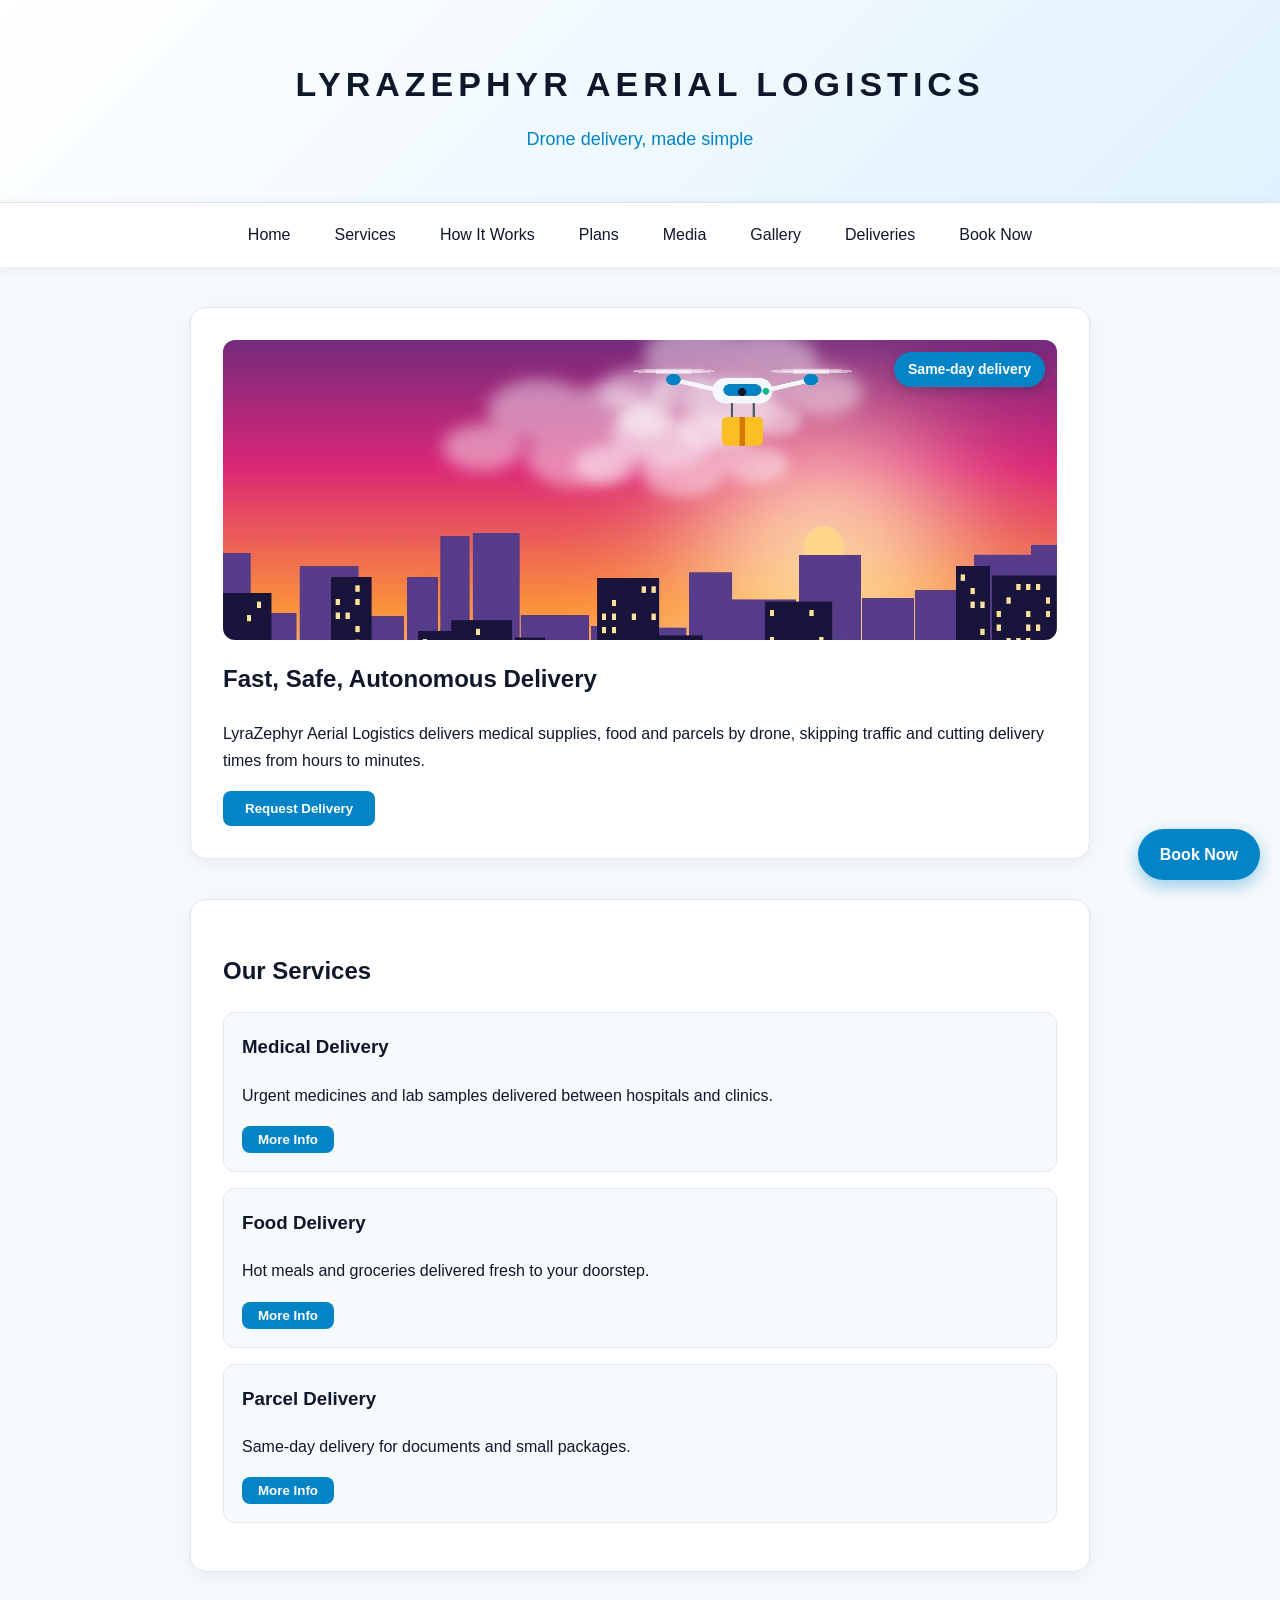
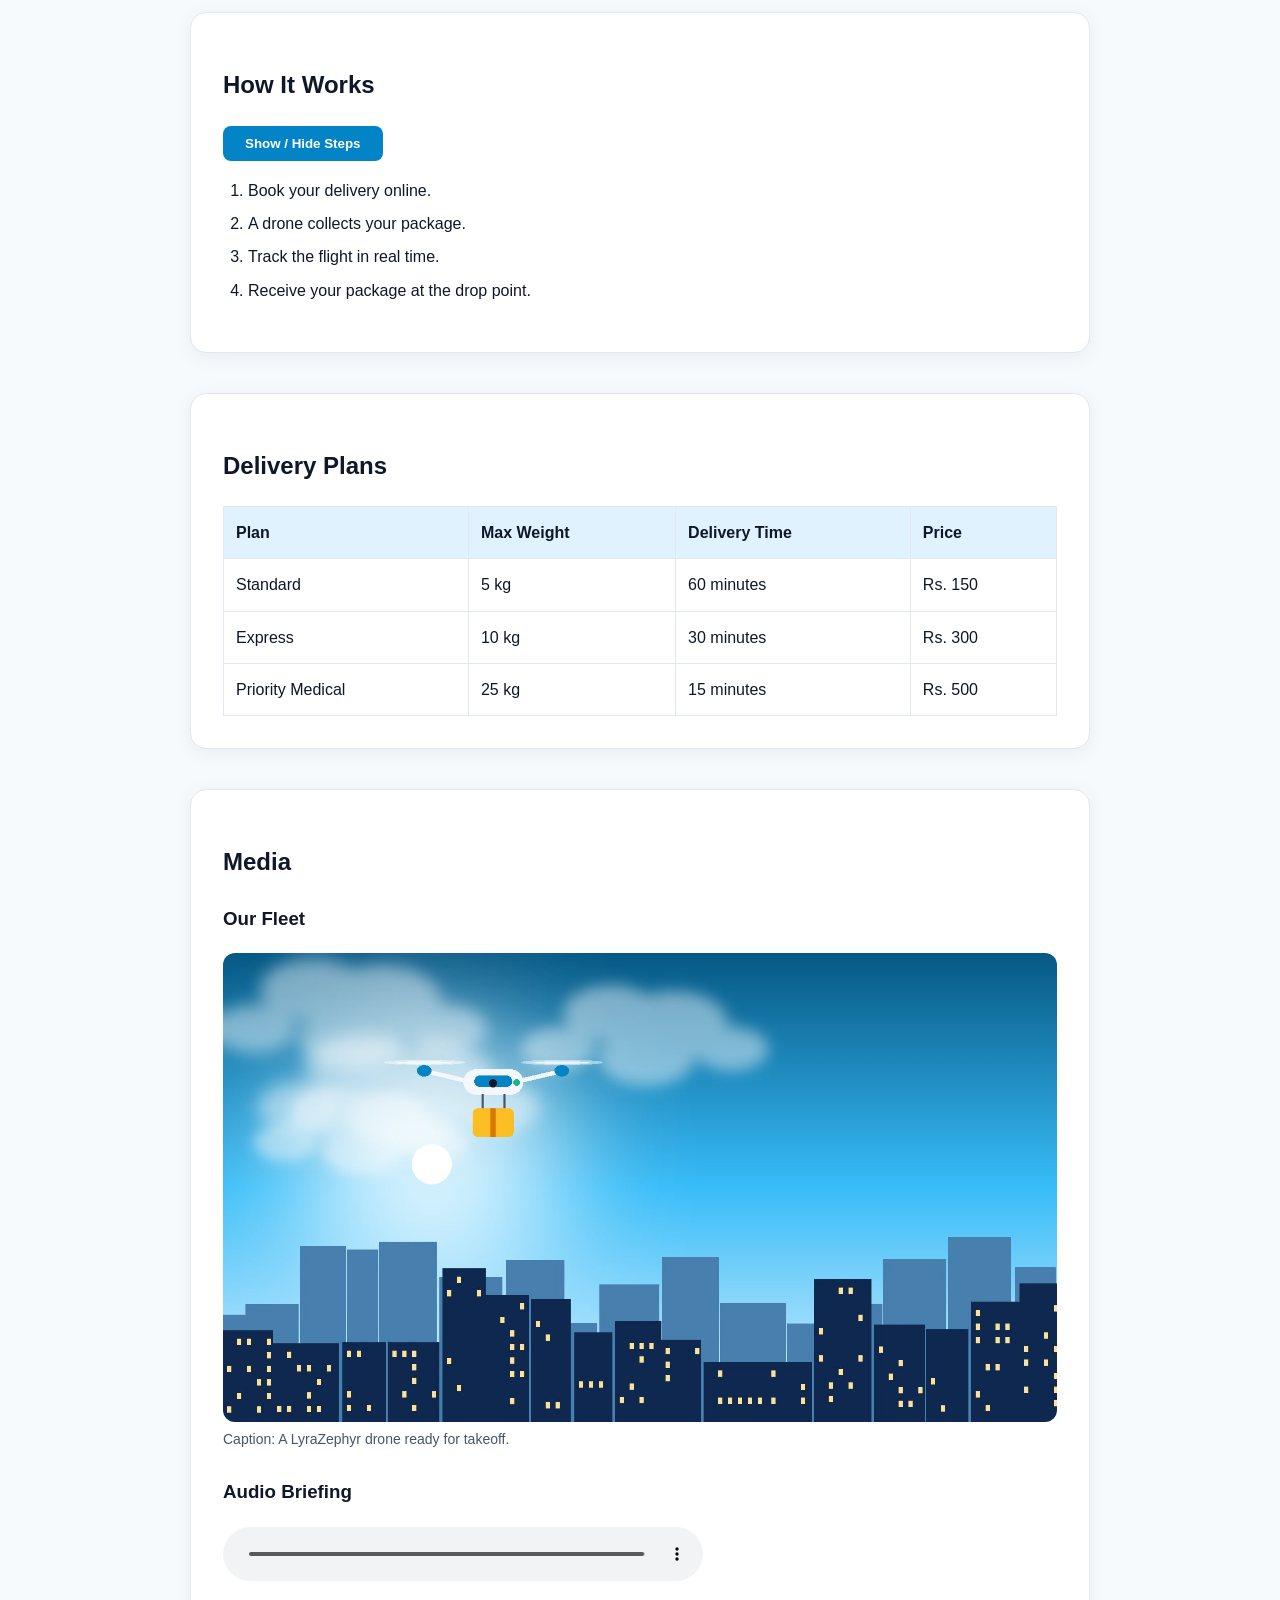
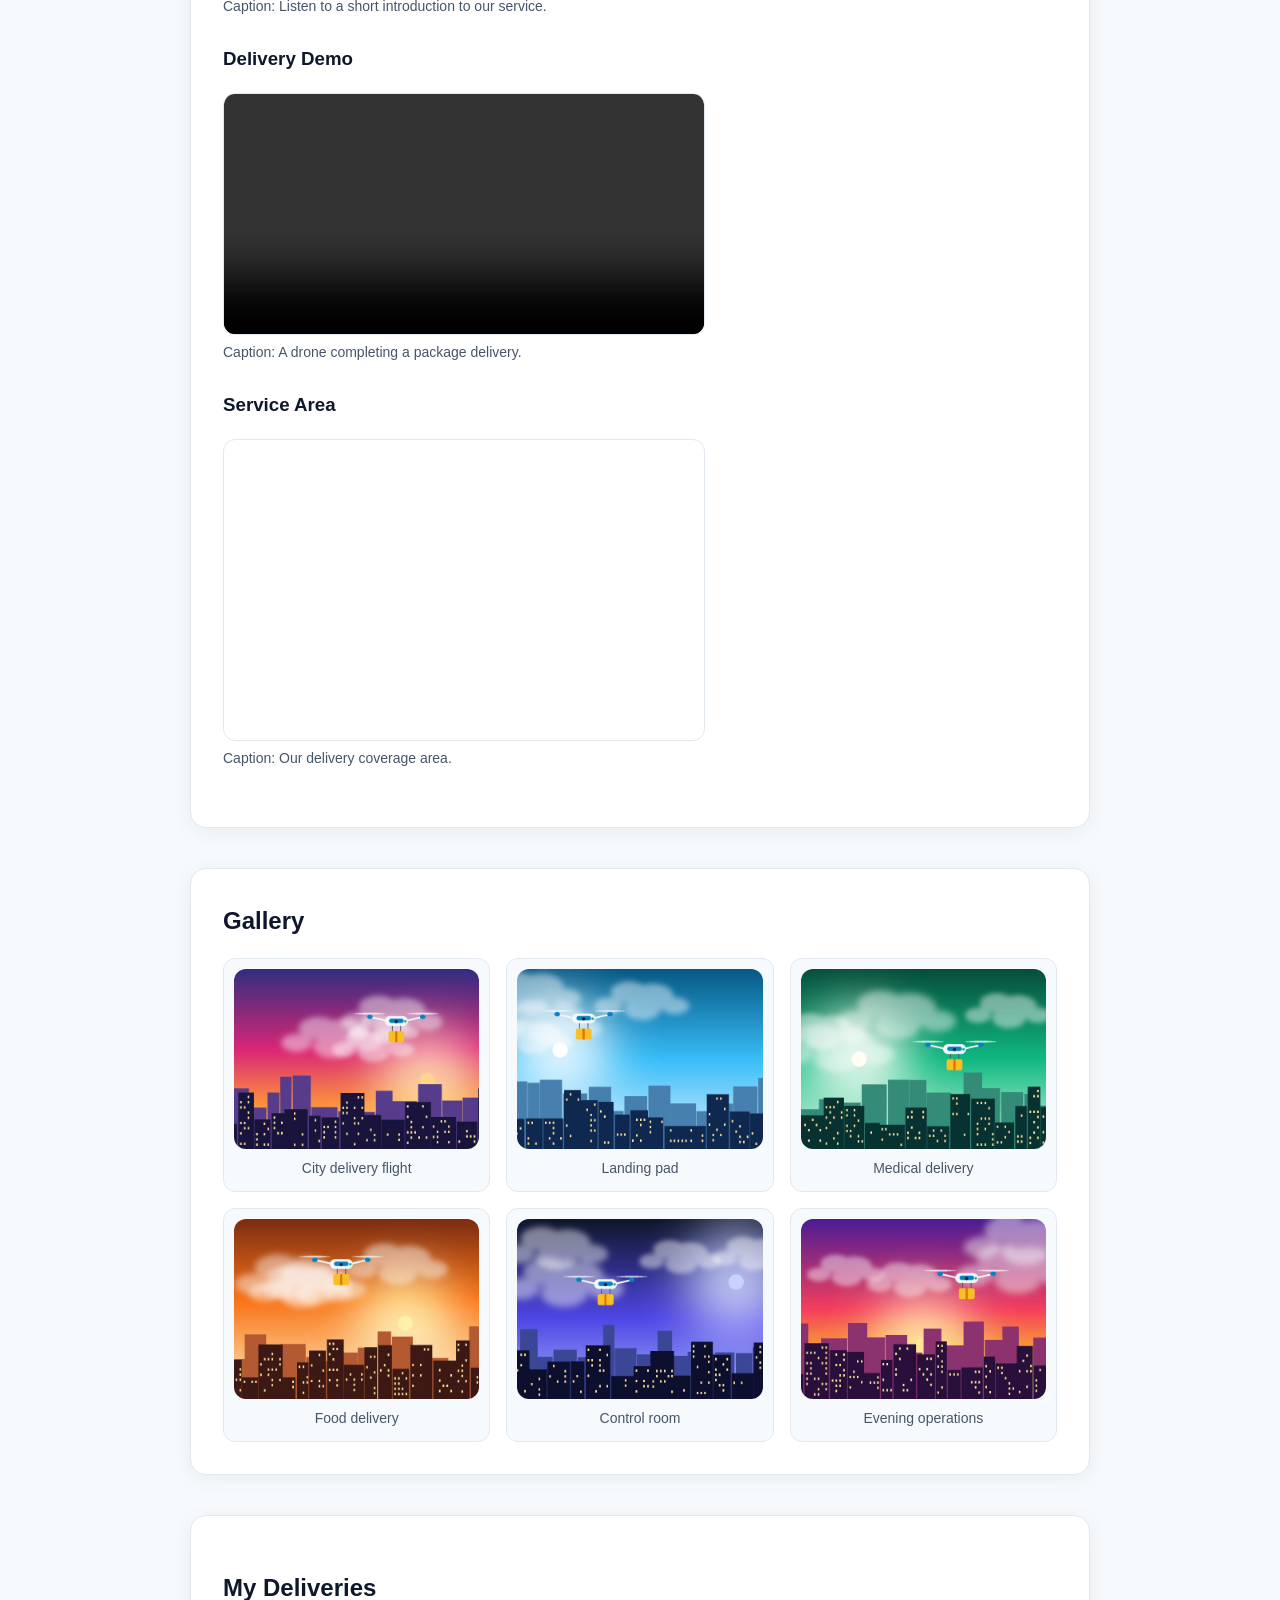
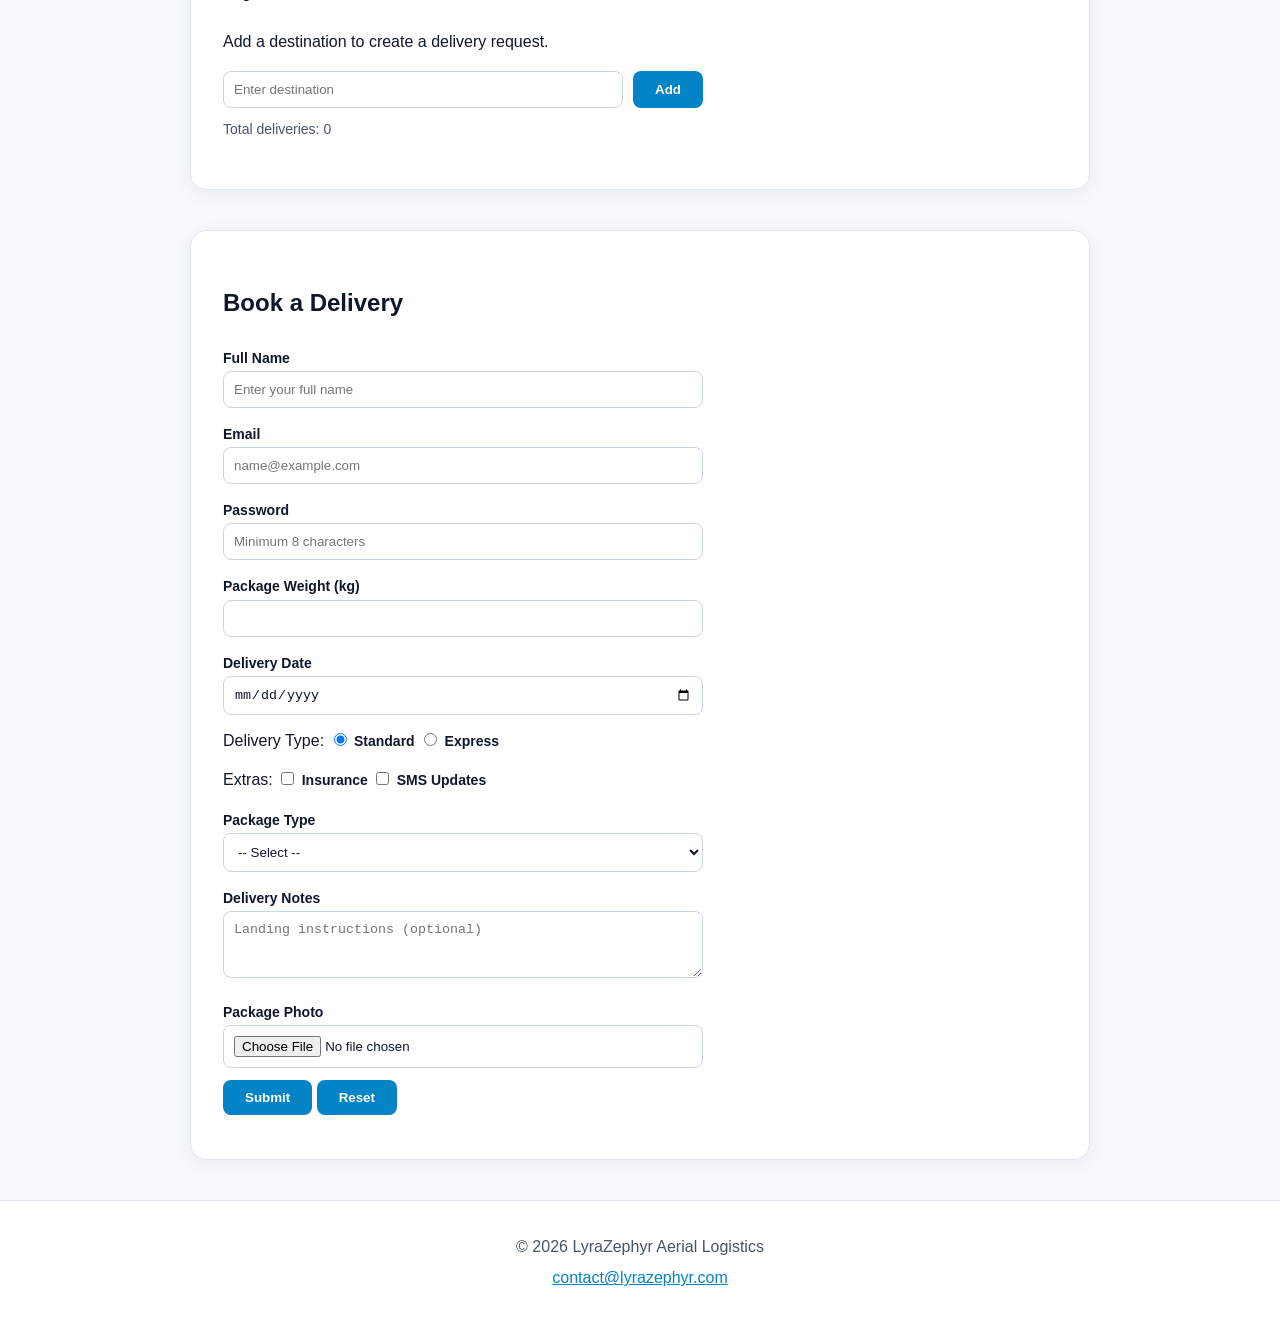
==== p10/index.html @ b4de9d2c "Added Practicums 01 to 15" ====
<!DOCTYPE html>
<html lang="en">
<head>
<meta charset="UTF-8">
<meta name="viewport" content="width=device-width, initial-scale=1.0">
<title>LyraZephyr Aerial Logistics</title>
<link rel="stylesheet" href="style.css">
</head>
<body>

<header>
<h1>LYRAZEPHYR AERIAL LOGISTICS</h1>
<p>Drone delivery, made simple</p>
</header>

<nav>
<ul>
<li><a href="#home">Home</a></li>
<li><a href="#services">Services</a></li>
<li><a href="#process">How It Works</a></li>
<li><a href="#plans">Plans</a></li>
<li><a href="#media">Media</a></li>
<li><a href="#gallery">Gallery</a></li>
<li><a href="#deliveries">Deliveries</a></li>
<li><a href="#booking">Book Now</a></li>
</ul>
</nav>

<section id="home">
<img src="images/drone-1.jpg" alt="Delivery drone flying over a city">
<p class="badge">Same-day delivery</p>
<h2>Fast, Safe, Autonomous Delivery</h2>
<p>LyraZephyr Aerial Logistics delivers medical supplies, food and parcels by drone, skipping traffic and cutting delivery times from hours to minutes.</p>
<button id="notify-button">Request Delivery</button>
</section>

<section id="services">
<h2>Our Services</h2>
<article>
<h3>Medical Delivery</h3>
<p>Urgent medicines and lab samples delivered between hospitals and clinics.</p>
<button id="medical-button">More Info</button>
<div class="info-card" id="medical-info">
<span>Available 24/7.</span> Temperature-controlled boxes keep medicines safe.
</div>
</article>
<article>
<h3>Food Delivery</h3>
<p>Hot meals and groceries delivered fresh to your doorstep.</p>
<button id="food-button">More Info</button>
<div class="info-card" id="food-info">
<span>Insulated bags.</span> Meals arrive hot, usually within 30 minutes.
</div>
</article>
<article>
<h3>Parcel Delivery</h3>
<p>Same-day delivery for documents and small packages.</p>
<button id="parcel-button">More Info</button>
<div class="info-card" id="parcel-info">
<span>Up to 5 kg.</span> Every parcel can be tracked in real time.
</div>
</article>
</section>

<section id="process">
<h2>How It Works</h2>
<button id="process-button">Show / Hide Steps</button>
<div class="steps" id="process-steps">
<ol>
<li>Book your delivery online.</li>
<li>A drone collects your package.</li>
<li>Track the flight in real time.</li>
<li>Receive your package at the drop point.</li>
</ol>
</div>
</section>

<section id="plans">
<h2>Delivery Plans</h2>
<table>
<tr>
<th>Plan</th>
<th>Max Weight</th>
<th>Delivery Time</th>
<th>Price</th>
</tr>
<tr>
<td>Standard</td>
<td>5 kg</td>
<td>60 minutes</td>
<td>Rs. 150</td>
</tr>
<tr>
<td>Express</td>
<td>10 kg</td>
<td>30 minutes</td>
<td>Rs. 300</td>
</tr>
<tr>
<td>Priority Medical</td>
<td>25 kg</td>
<td>15 minutes</td>
<td>Rs. 500</td>
</tr>
</table>
</section>

<section id="media">
<h2>Media</h2>

<h3>Our Fleet</h3>
<img src="images/drone-2.jpg" alt="LyraZephyr delivery drone on a landing pad">
<p>Caption: A LyraZephyr drone ready for takeoff.</p>

<h3>Audio Briefing</h3>
<audio controls src="media/briefing.mp3">Your browser does not support audio.</audio>
<p>Caption: Listen to a short introduction to our service.</p>

<h3>Delivery Demo</h3>
<video controls width="480" src="media/demo.mp4">Your browser does not support video.</video>
<p>Caption: A drone completing a package delivery.</p>

<h3>Service Area</h3>
<iframe src="https://www.openstreetmap.org/export/embed.html?bbox=76.95%2C10.95%2C77.10%2C11.05&amp;layer=mapnik" width="480" height="300" title="Map of our service area"></iframe>
<p>Caption: Our delivery coverage area.</p>
</section>

<section id="gallery">
<h2>Gallery</h2>
<article>
<img src="images/drone-1.jpg" alt="Drone flying over a city">
<p>City delivery flight</p>
</article>
<article>
<img src="images/drone-2.jpg" alt="Drone on a landing pad">
<p>Landing pad</p>
</article>
<article>
<img src="images/drone-3.jpg" alt="Drone carrying a medical package">
<p>Medical delivery</p>
</article>
<article>
<img src="images/drone-4.jpg" alt="Drone delivering food">
<p>Food delivery</p>
</article>
<article>
<img src="images/drone-5.jpg" alt="Drone control room">
<p>Control room</p>
</article>
<article>
<img src="images/drone-6.jpg" alt="Drone at sunset">
<p>Evening operations</p>
</article>
</section>

<section id="deliveries">
<h2>My Deliveries</h2>
<p>Add a destination to create a delivery request.</p>
<div class="delivery-input">
<input type="text" id="destination" placeholder="Enter destination">
<button id="add-button">Add</button>
</div>
<p id="delivery-message"></p>
<p id="delivery-count">Total deliveries: 0</p>
<ul id="delivery-list"></ul>
</section>

<section id="booking">
<h2>Book a Delivery</h2>
<form>
<p>
<label for="fullname">Full Name</label>
<input type="text" id="fullname" name="fullname" placeholder="Enter your full name" required minlength="3">
</p>
<p>
<label for="email">Email</label>
<input type="email" id="email" name="email" placeholder="name@example.com" required>
</p>
<p>
<label for="password">Password</label>
<input type="password" id="password" name="password" placeholder="Minimum 8 characters" required minlength="8">
</p>
<p>
<label for="weight">Package Weight (kg)</label>
<input type="number" id="weight" name="weight" min="1" max="25" required>
</p>
<p>
<label for="date">Delivery Date</label>
<input type="date" id="date" name="date" required>
</p>
<p>
Delivery Type:
<input type="radio" id="standard" name="delivery" value="standard" checked>
<label for="standard">Standard</label>
<input type="radio" id="express" name="delivery" value="express">
<label for="express">Express</label>
</p>
<p>
Extras:
<input type="checkbox" id="insurance" name="extras" value="insurance">
<label for="insurance">Insurance</label>
<input type="checkbox" id="sms" name="extras" value="sms">
<label for="sms">SMS Updates</label>
</p>
<p>
<label for="package">Package Type</label>
<select id="package" name="package" required>
<option value="">-- Select --</option>
<option value="medical">Medical Supplies</option>
<option value="food">Food</option>
<option value="documents">Documents</option>
<option value="parcel">General Parcel</option>
</select>
</p>
<p>
<label for="notes">Delivery Notes</label>
<textarea id="notes" name="notes" rows="3" maxlength="200" placeholder="Landing instructions (optional)"></textarea>
</p>
<p>
<label for="photo">Package Photo</label>
<input type="file" id="photo" name="photo" accept="image/*">
</p>
<p>
<button type="submit">Submit</button>
<button type="reset">Reset</button>
</p>
</form>
</section>

<a class="fixed-book" href="#booking">Book Now</a>

<div class="notification" id="notification">
<span>Request received.</span> Our team will contact you shortly.
</div>

<footer>
<p>&copy; 2026 LyraZephyr Aerial Logistics</p>
<p><a href="mailto:contact@lyrazephyr.com">contact@lyrazephyr.com</a></p>
</footer>

<script src="script.js"></script>
</body>
</html>
---- p10/style.css ----
/* ===== Colour palette (light theme) =====
   Background  #F7FAFC  sky-tinted off-white
   Cards       #FFFFFF  pure white
   Text        #0F172A  aerospace navy
   Primary     #0284C7  sky cyan
   Secondary   #10B981  emerald mint
*/

/* ===== P4: Base styling ===== */
body {
  margin: 0;
  background-color: #F7FAFC;
  color: #0F172A;
  font-family: Arial, sans-serif;
  font-size: 16px;
  line-height: 1.7;
}

header {
  position: static;
  background: linear-gradient(135deg, #FFFFFF, #E0F2FE);
  padding: 56px 20px 48px 20px;
  text-align: center;
  border-bottom: 1px solid #E2E8F0;
}

h1 {
  margin: 0 0 10px 0;
  font-family: "Trebuchet MS", Verdana, sans-serif;
  font-size: 34px;
  letter-spacing: 5px;
  color: #0F172A;
}

header p {
  margin: 0;
  font-size: 18px;
  color: #0284C7;
}

h2, h3 {
  font-family: "Segoe UI", Tahoma, sans-serif;
  color: #0F172A;
}

/* ===== P5 + P6: Flexbox navigation, sticky ===== */
nav {
  position: sticky;
  top: 0;
  z-index: 10;
  background-color: #FFFFFF;
  padding: 10px 20px;
  box-shadow: 0 2px 12px rgba(15, 23, 42, 0.08);
}

nav ul {
  display: flex;
  flex-direction: row;
  flex-wrap: wrap;
  justify-content: center;
  align-items: center;
  gap: 8px 16px;
  list-style: none;
  margin: 0;
  padding: 0;
}

nav li {
  margin: 0;
}

nav a {
  display: block;
  color: #0F172A;
  text-decoration: none;
  padding: 8px 14px;
  border-radius: 20px;
}

nav a:hover {
  background-color: #0284C7;
  color: #FFFFFF;
}

/* ===== P4: Sections, cards, table, media, form, footer ===== */
section {
  box-sizing: border-box;
  width: 80%;
  max-width: 900px;
  margin: 40px auto;
  padding: 32px;
  background-color: #FFFFFF;
  border: 1px solid #E2E8F0;
  border-radius: 16px;
  box-shadow: 0 4px 20px rgba(15, 23, 42, 0.06);
}

section ul, section ol {
  padding-left: 25px;
}

li {
  margin-bottom: 6px;
}

img {
  display: block;
  max-width: 100%;
  height: auto;
  border-radius: 12px;
}

#home img {
  width: 100%;
  height: 300px;
  object-fit: cover;
  margin-bottom: 15px;
}

article {
  position: relative;
  background-color: #F7FAFC;
  border: 1px solid #E2E8F0;
  border-radius: 12px;
  padding: 18px;
  margin-bottom: 16px;
}

article:hover {
  border-color: #0284C7;
  box-shadow: 0 6px 16px rgba(2, 132, 199, 0.12);
  top: -3px;
}

article h3 {
  margin-top: 0;
}

table {
  width: 100%;
  border-collapse: collapse;
}

th, td {
  border: 1px solid #E2E8F0;
  padding: 12px;
  text-align: left;
}

th {
  background-color: #E0F2FE;
  color: #0F172A;
}

tr:hover td {
  background-color: #F0F9FF;
}

#media p {
  margin: 6px 0 24px 0;
  font-size: 14px;
  color: #475569;
}

audio {
  width: 100%;
  max-width: 480px;
}

video, iframe {
  display: block;
  width: 100%;
  max-width: 480px;
  border: 1px solid #E2E8F0;
  border-radius: 12px;
}

form {
  max-width: 480px;
}

form p {
  margin: 12px 0;
}

label {
  font-weight: bold;
  font-size: 14px;
}

input, select, textarea {
  width: 100%;
  box-sizing: border-box;
  padding: 10px;
  background-color: #FFFFFF;
  color: #0F172A;
  border: 1px solid #CBD5E1;
  border-radius: 8px;
}

input[type="radio"], input[type="checkbox"] {
  width: auto;
}

button {
  padding: 10px 22px;
  background-color: #0284C7;
  color: #FFFFFF;
  font-weight: bold;
  border: none;
  border-radius: 8px;
  cursor: pointer;
}

button:hover {
  background-color: #0369A1;
}

footer {
  padding: 28px 20px;
  text-align: center;
  background-color: #FFFFFF;
  border-top: 1px solid #E2E8F0;
  color: #475569;
}

footer p {
  margin: 4px 0;
}

footer a {
  color: #0284C7;
}

/* ===== P6: Positioning ===== */
#home {
  position: relative;
}

.badge {
  position: absolute;
  top: 44px;
  right: 44px;
  margin: 0;
  padding: 6px 14px;
  background-color: #0284C7;
  color: #FFFFFF;
  font-size: 14px;
  font-weight: bold;
  border-radius: 20px;
  box-shadow: 0 4px 12px rgba(15, 23, 42, 0.2);
}

.fixed-book {
  position: fixed;
  bottom: 20px;
  right: 20px;
  padding: 12px 22px;
  background-color: #0284C7;
  color: #FFFFFF;
  font-weight: bold;
  text-decoration: none;
  border-radius: 30px;
  box-shadow: 0 6px 18px rgba(2, 132, 199, 0.4);
}

.fixed-book:hover {
  background-color: #0369A1;
}

/* ===== P7: Gallery grid ===== */
#gallery {
  display: grid;
  grid-template-columns: repeat(3, 1fr);
  gap: 16px;
}

#gallery h2 {
  grid-column: 1 / -1;
  margin: 0;
}

#gallery article {
  margin-bottom: 0;
  padding: 10px;
}

#gallery img {
  width: 100%;
  height: 180px;
  object-fit: cover;
}

#gallery p {
  margin: 8px 0 0 0;
  font-size: 14px;
  text-align: center;
  color: #475569;
}

/* ===== P9: Animations ===== */
@keyframes fadeIn {
  from {
    opacity: 0;
    transform: translateY(-10px);
  }
  to {
    opacity: 1;
    transform: translateY(0);
  }
}

button {
  transition: transform 0.2s, background-color 0.2s;
}

button:hover {
  transform: scale(1.05);
}

article button {
  padding: 6px 16px;
}

.info-card {
  display: none;
  margin-top: 12px;
  padding: 12px;
  background-color: #ECFDF5;
  border-left: 4px solid #10B981;
  border-radius: 8px;
}

.info-card.open {
  display: block;
  animation: fadeIn 0.5s;
}

.info-card span {
  color: #047857;
  font-weight: bold;
}

.steps {
  margin-top: 15px;
  animation: fadeIn 0.5s;
}

.steps.closed {
  display: none;
}

.notification {
  position: fixed;
  top: 20px;
  right: 20px;
  z-index: 20;
  padding: 12px 18px;
  background-color: #0F172A;
  color: #FFFFFF;
  border-left: 4px solid #10B981;
  border-radius: 10px;
  box-shadow: 0 8px 24px rgba(15, 23, 42, 0.25);
  opacity: 0;
  transform: translateX(120%);
  transition: opacity 0.4s, transform 0.4s;
}

.notification span {
  color: #6EE7B7;
  font-weight: bold;
}

.notification.show {
  opacity: 1;
  transform: translateX(0);
}

/* ===== P10: DOM deliveries ===== */
.delivery-input {
  display: flex;
  gap: 10px;
  max-width: 480px;
}

.delivery-input input {
  flex: 1;
  width: auto;
}

#delivery-message {
  margin: 10px 0 0 0;
  color: #0284C7;
}

#delivery-count {
  margin: 5px 0 15px 0;
  font-size: 14px;
  color: #475569;
}

#delivery-list {
  list-style: none;
  margin: 0;
  padding: 0;
}

#delivery-list li {
  display: flex;
  justify-content: space-between;
  align-items: center;
  gap: 10px;
  padding: 12px;
  margin-bottom: 8px;
  background-color: #F7FAFC;
  border: 1px solid #E2E8F0;
  border-radius: 10px;
}

#delivery-list li.delivered {
  background-color: #ECFDF5;
  border-color: #10B981;
}

.item-buttons {
  display: flex;
  gap: 6px;
}

#delivery-list button {
  padding: 6px 12px;
  font-size: 13px;
}

/* ===== P8: Media queries (kept last so they override) ===== */
@media (max-width: 900px) {
  section {
    width: 90%;
    padding: 24px;
  }

  h1 {
    font-size: 28px;
    letter-spacing: 3px;
  }

  #home img {
    height: 220px;
  }

  #gallery {
    grid-template-columns: repeat(2, 1fr);
  }
}

@media (max-width: 600px) {
  h1 {
    font-size: 22px;
    letter-spacing: 2px;
  }

  header {
    padding: 32px 15px;
  }

  nav {
    position: static;
  }

  nav ul {
    flex-direction: column;
    gap: 6px;
  }

  section {
    width: 94%;
    margin: 24px auto;
    padding: 18px;
  }

  #home img {
    height: 160px;
  }

  .badge {
    top: 28px;
    right: 28px;
    font-size: 12px;
  }

  th, td {
    padding: 6px;
    font-size: 13px;
  }

  #gallery {
    grid-template-columns: 1fr;
  }

  #gallery img {
    height: 200px;
  }

  .fixed-book {
    bottom: 10px;
    right: 10px;
    padding: 10px 16px;
  }
}
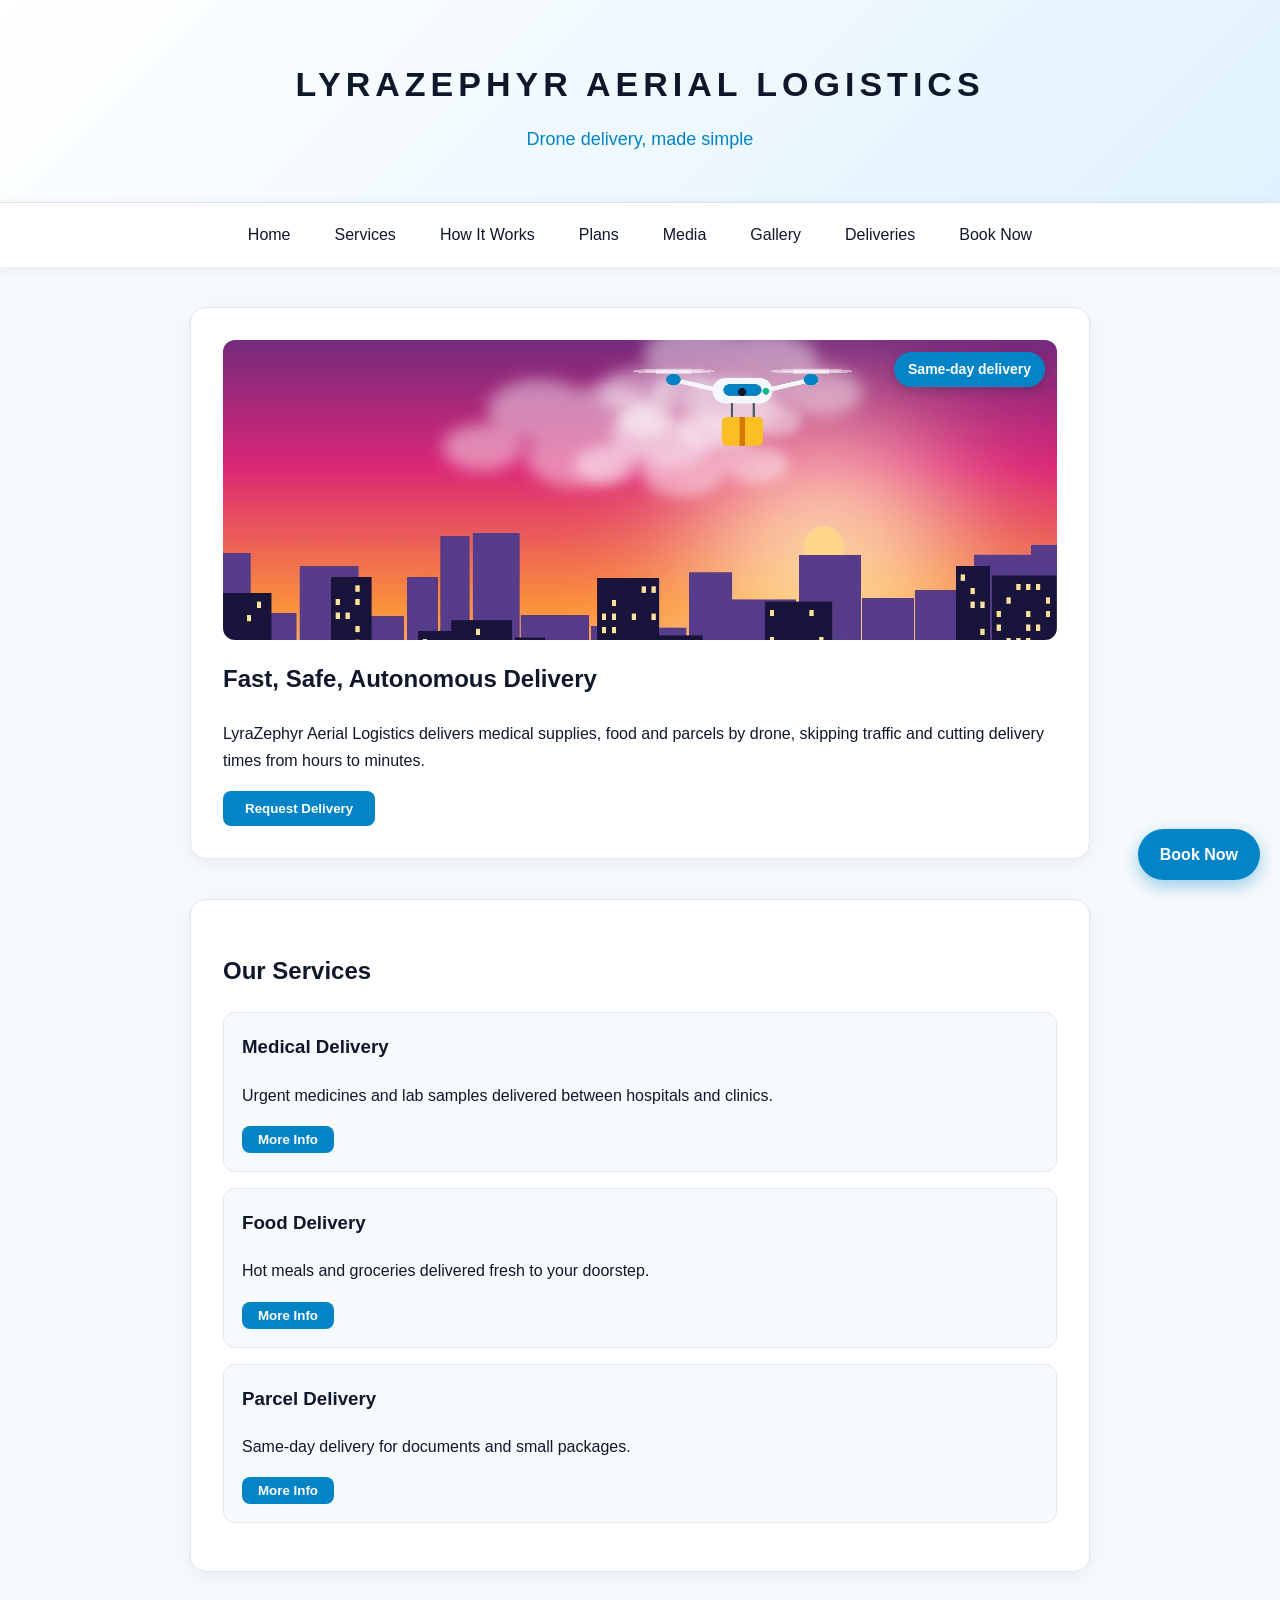
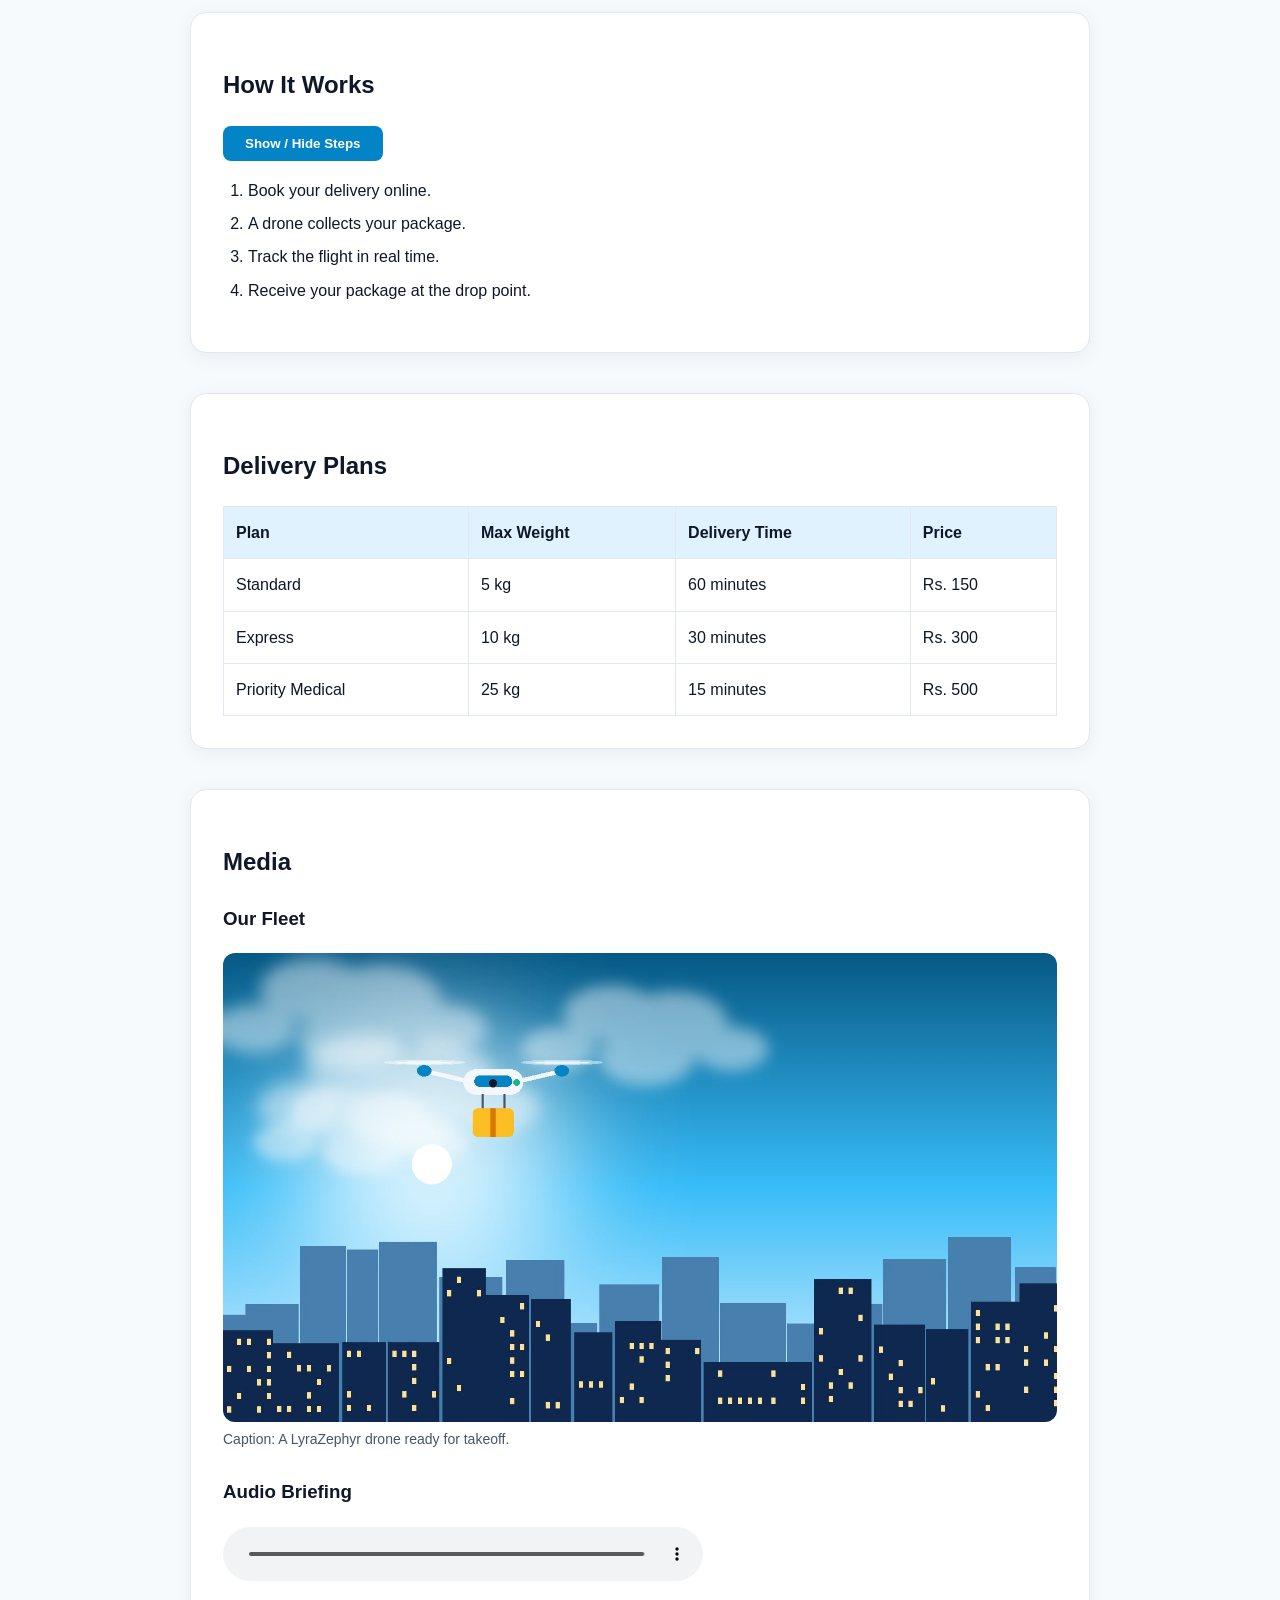
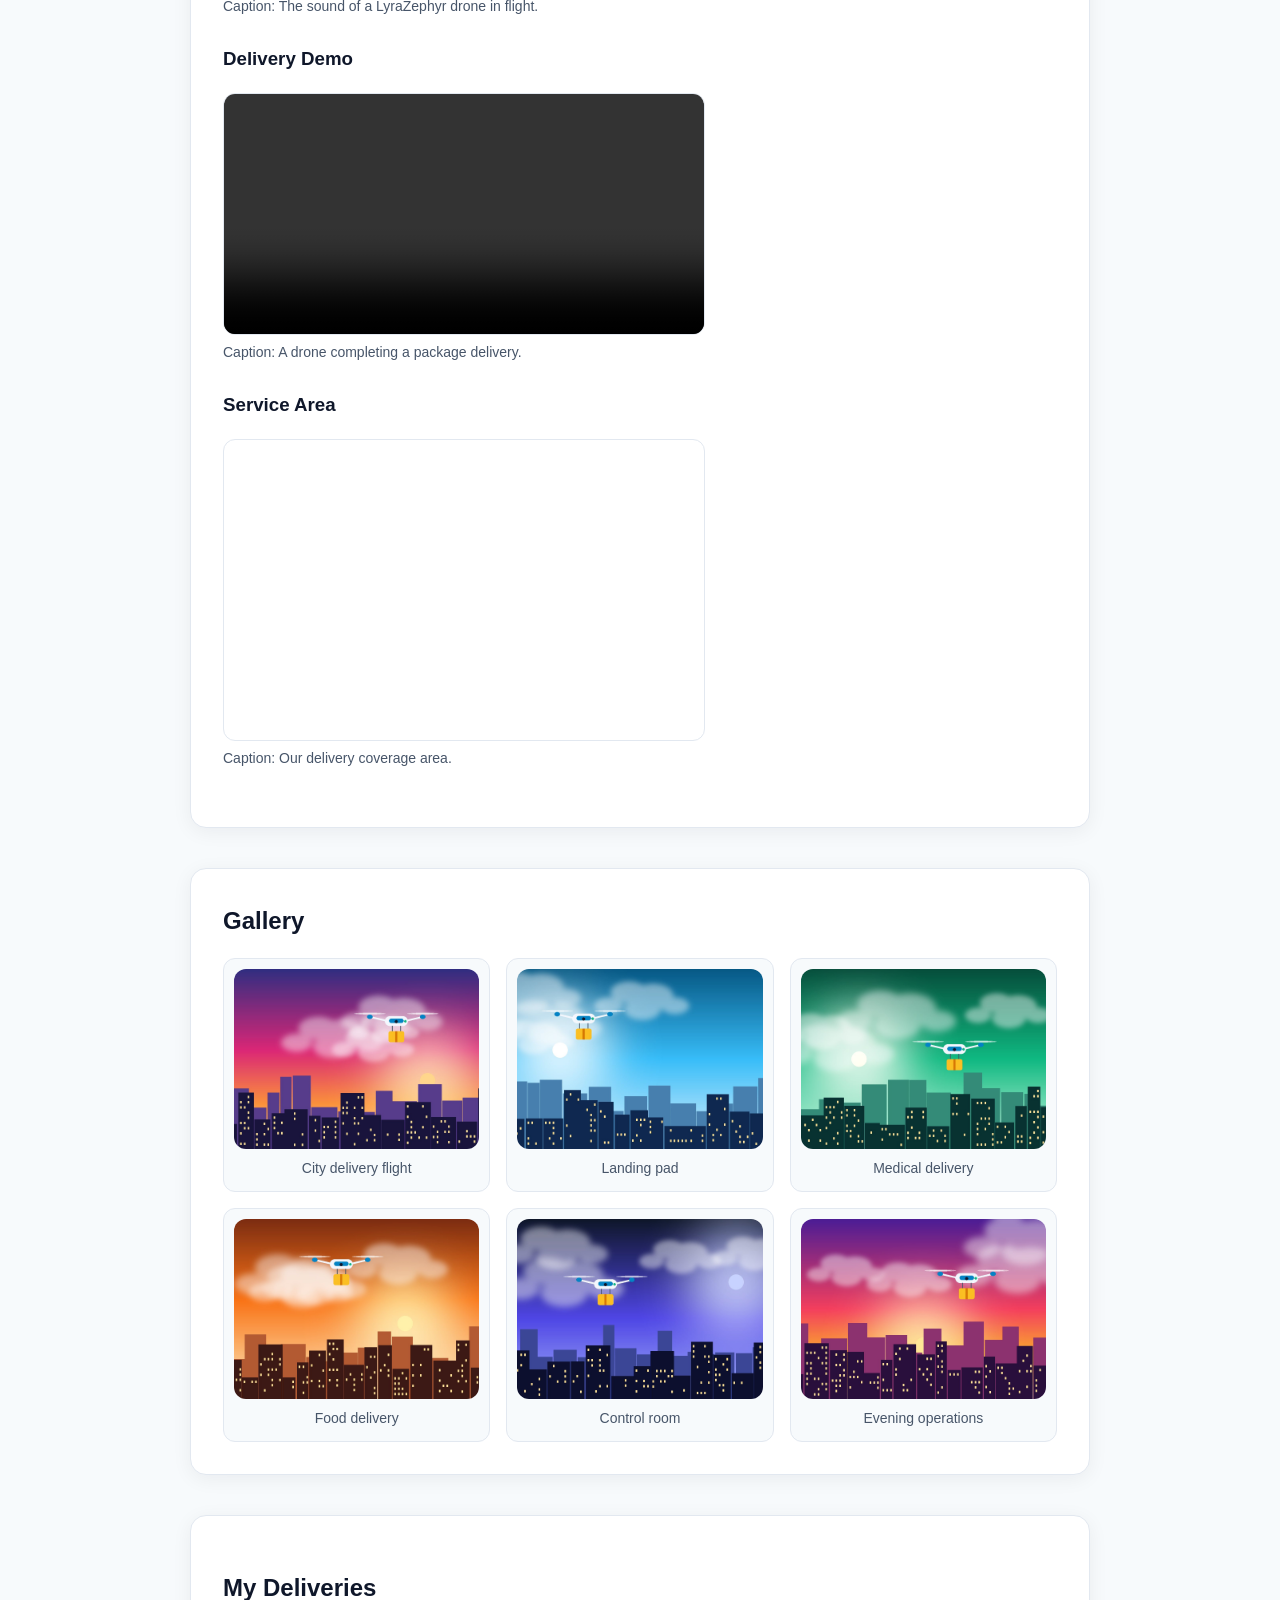
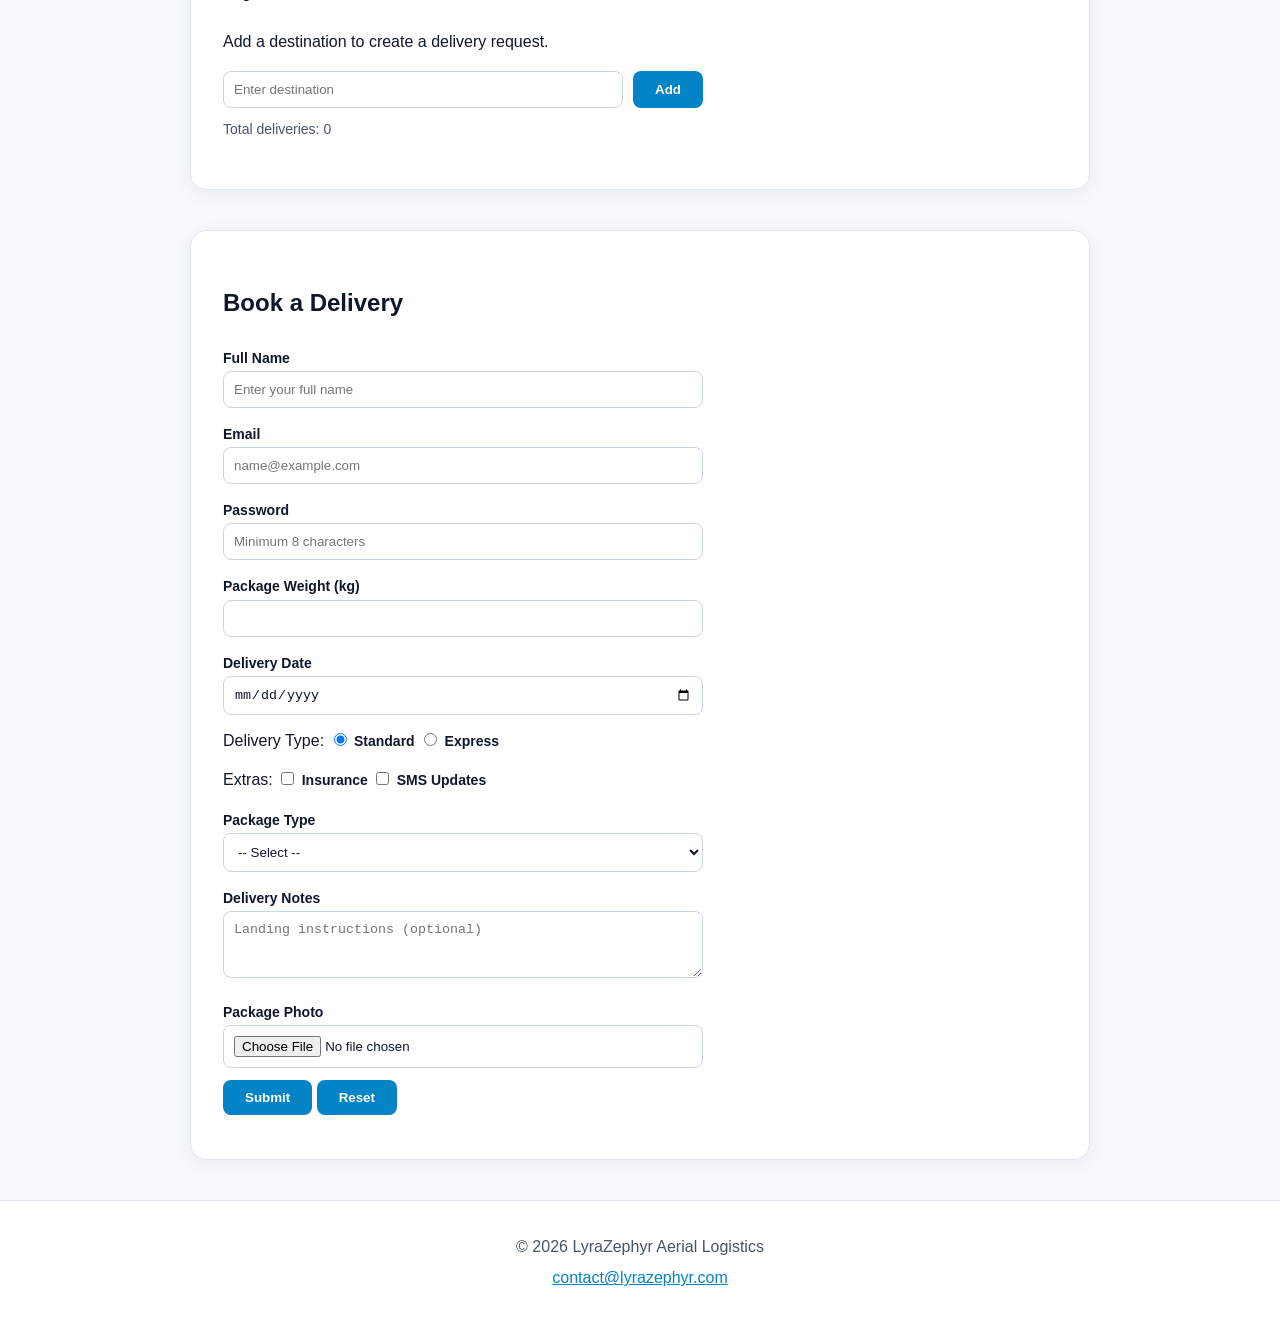
==== commit 3ab23fd6: "Replaced audio file" ====
--- a/p10/index.html
+++ b/p10/index.html
@@ -114,7 +114,7 @@
 
 <h3>Audio Briefing</h3>
 <audio controls src="media/briefing.mp3">Your browser does not support audio.</audio>
-<p>Caption: Listen to a short introduction to our service.</p>
+<p>Caption: The sound of a LyraZephyr drone in flight.</p>
 
 <h3>Delivery Demo</h3>
 <video controls width="480" src="media/demo.mp4">Your browser does not support video.</video>
